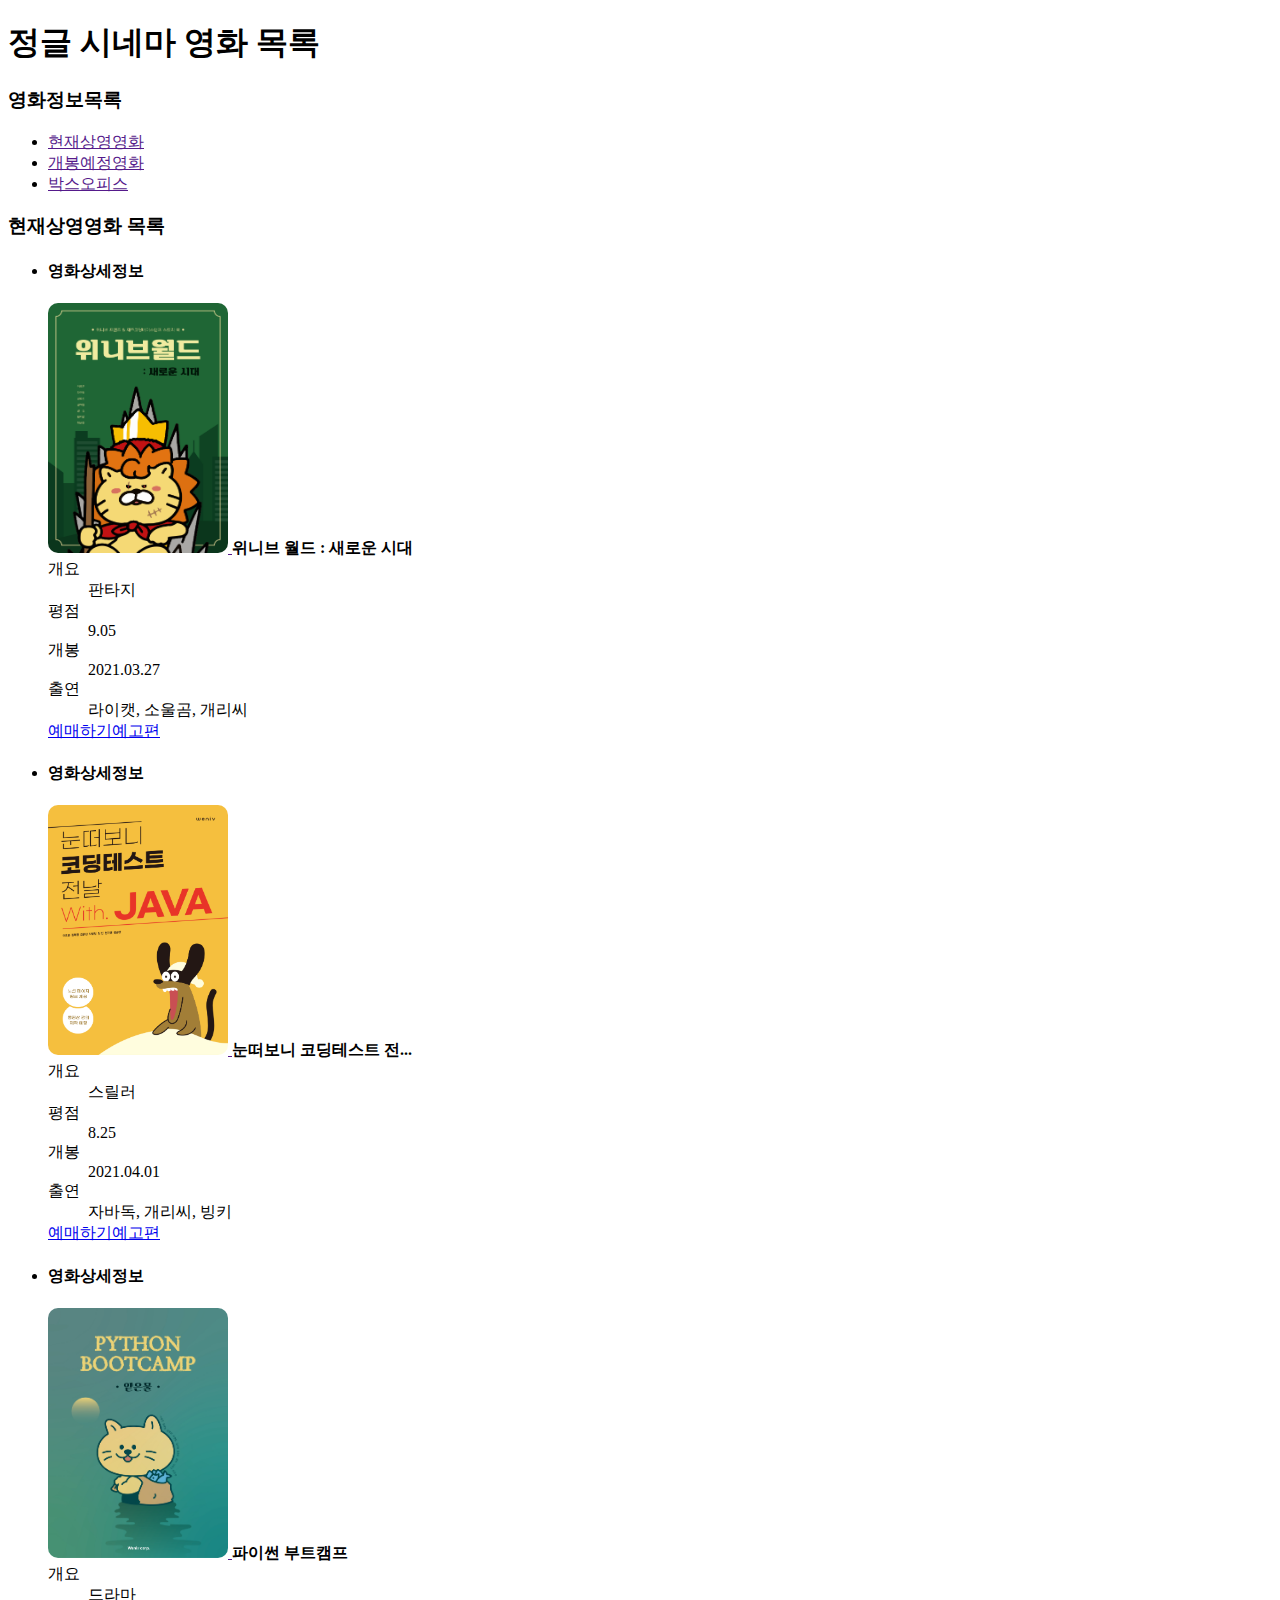
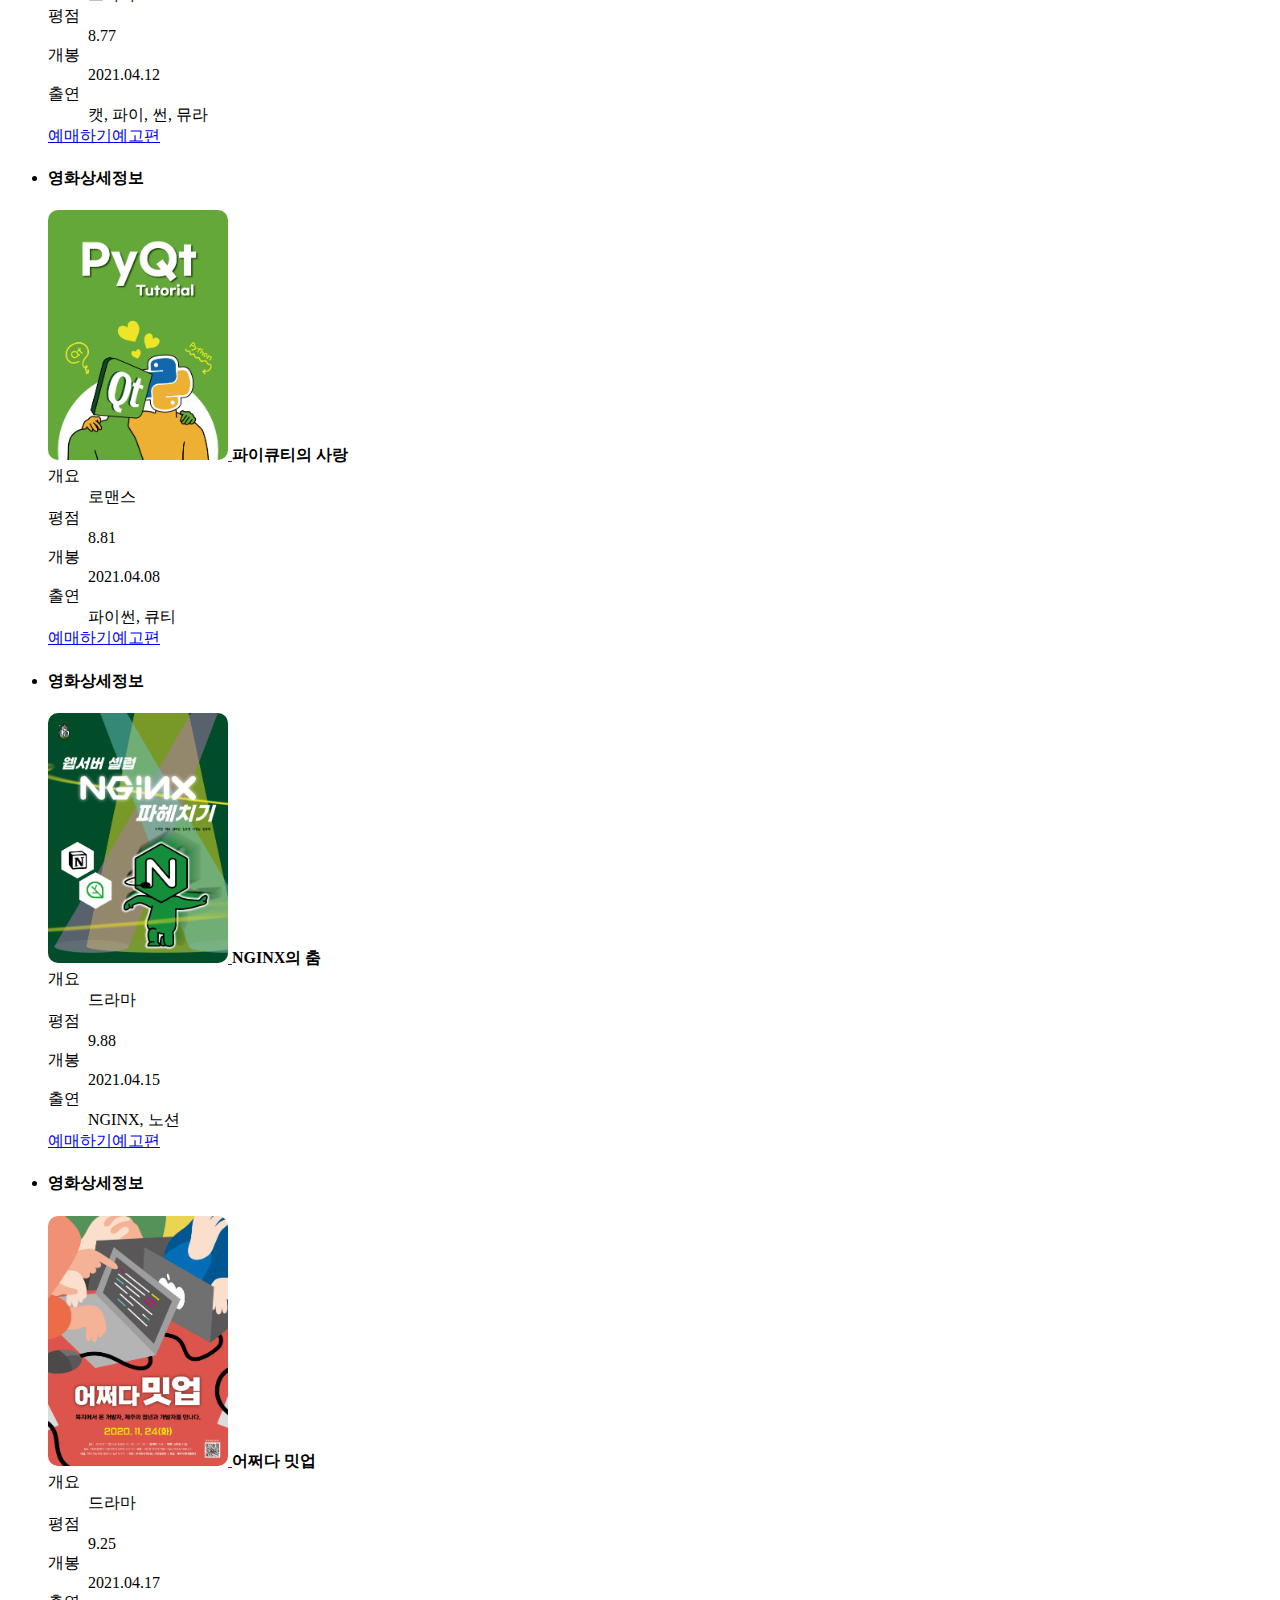
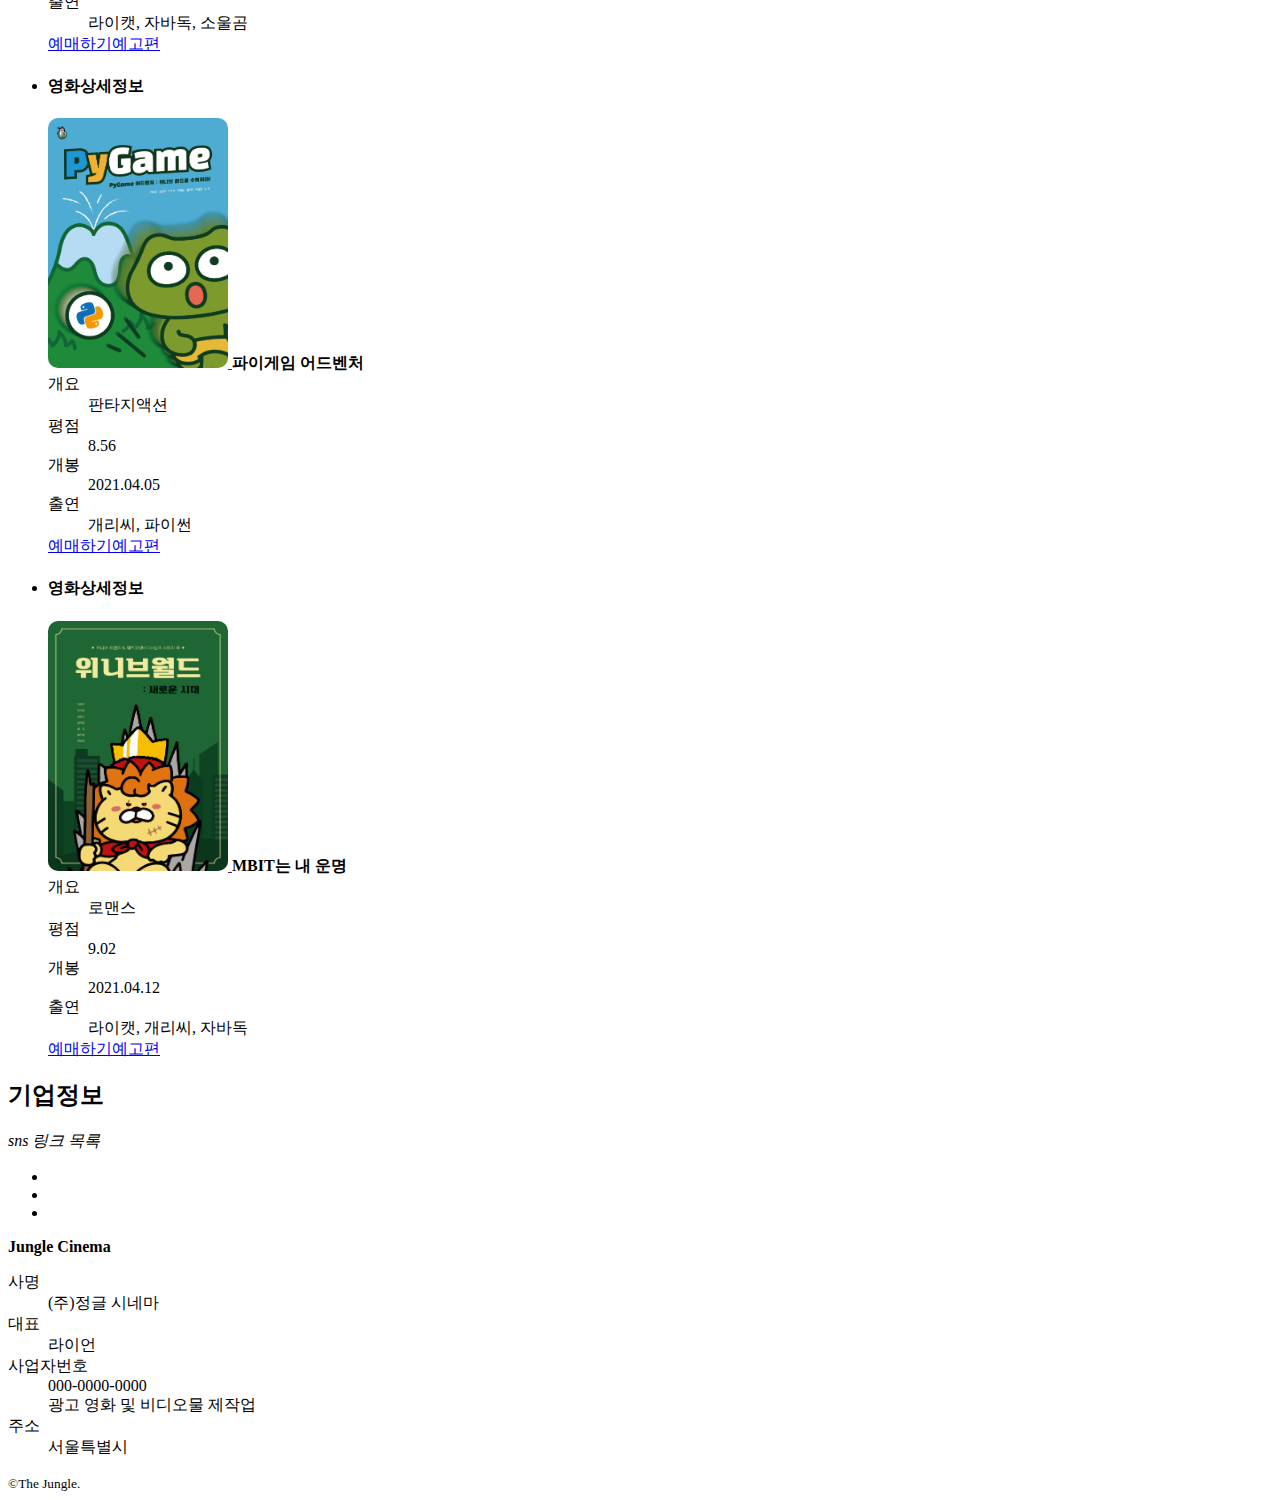
==== Movie/index.html @ 9c44a11f "폴더추가" ====
<!DOCTYPE html>
<html lang="ko">
  <head>
    <meta charset="UTF-8" />
    <meta http-equiv="X-UA-Compatible" content="IE=edge" />
    <meta name="viewport" content="width=device-width, initial-scale=1.0" />
    <title>정글시네마 영화목록</title>
    <link rel="stylesheet" href="./scss/style.css" />
  </head>
  <style>
    img {
      height: 250px;
      width: 180px;
      border-radius: 10px;
    }
  </style>
  <body>
    <section class="cont_movie">
      <h1 class="title">정글 시네마 영화 목록</h1>
      <!-- header -->
      <header>
        <nav class="movie_nav">
          <h3 class="ir">영화정보목록</h3>
          <ul>
            <li><a href="">현재상영영화</a></li>
            <li><a href="">개봉예정영화</a></li>
            <li><a href="">박스오피스</a></li>
          </ul>
        </nav>
      </header>
      <!-- header -->
      <section class="movie_list">
        <h3 class="ir">현재상영영화 목록</h3>
        <ul class="movie_wrapper">
          <li>
            <article class="mov_cnt">
              <h4 class="ir">영화상세정보</h4>
              <a href="">
                <img src="./Movie_Poster_img/포스터_위니브월드.png" alt="" />
              </a>
              <strong class="mov_title"> 위니브 월드 : 새로운 시대</strong>
              <dl>
                <div class="summary">
                  <dt>개요</dt>
                  <dd>판타지</dd>
                </div>
                <div class="grade">
                  <dt class="grade_tit">평점</dt>
                  <dd>9.05</dd>
                </div>
                <div class="release">
                  <dt>개봉</dt>
                  <dd>2021.03.27</dd>
                </div>
                <div class="appearance">
                  <dt>출연</dt>
                  <dd>라이캣, 소울곰, 개리씨</dd>
                </div>
              </dl>

              <a href="#none" class="link_reserv">예매하기</a
              ><a href="#none" class="link_teaser">예고편</a>
            </article>
          </li>
          <li>
            <article class="mov_cnt">
              <h4 class="ir">영화상세정보</h4>
              <a href="">
                <img src="./Movie_Poster_img/포스터_눈떠보니자바.png" alt="" />
              </a>
              <strong class="mov_title"> 눈떠보니 코딩테스트 전...</strong>
              <dl>
                <div class="summary">
                  <dt>개요</dt>
                  <dd>스릴러</dd>
                </div>
                <div class="grade">
                  <dt class="grade_tit">평점</dt>
                  <dd>8.25</dd>
                </div>
                <div class="release">
                  <dt>개봉</dt>
                  <dd>2021.04.01</dd>
                </div>
                <div class="appearance">
                  <dt>출연</dt>
                  <dd>자바독, 개리씨, 빙키</dd>
                </div>
              </dl>

              <a href="#none" class="link_reserv">예매하기</a
              ><a href="#none" class="link_teaser">예고편</a>
            </article>
          </li>
          <li>
            <article class="mov_cnt">
              <h4 class="ir">영화상세정보</h4>
              <a href="">
                <img src="./Movie_Poster_img/포스터_부트캠프.jpg " alt="" />
              </a>
              <strong class="mov_title"> 파이썬 부트캠프 </strong>
              <dl>
                <div class="summary">
                  <dt>개요</dt>
                  <dd>드라마</dd>
                </div>
                <div class="grade">
                  <dt class="grade_tit">평점</dt>
                  <dd>8.77</dd>
                </div>
                <div class="release">
                  <dt>개봉</dt>
                  <dd>2021.04.12</dd>
                </div>
                <div class="appearance">
                  <dt>출연</dt>
                  <dd>캣, 파이, 썬, 뮤라</dd>
                </div>
              </dl>

              <a href="#none" class="link_reserv">예매하기</a
              ><a href="#none" class="link_teaser">예고편</a>
            </article>
          </li>
          <li>
            <article class="mov_cnt">
              <h4 class="ir">영화상세정보</h4>
              <a href="">
                <img src="./Movie_Poster_img/포스터_파이큐티.png" alt="" />
              </a>
              <strong class="mov_title"> 파이큐티의 사랑</strong>
              <dl>
                <div class="summary">
                  <dt>개요</dt>
                  <dd>로맨스</dd>
                </div>
                <div class="grade">
                  <dt class="grade_tit">평점</dt>
                  <dd>8.81</dd>
                </div>
                <div class="release">
                  <dt>개봉</dt>
                  <dd>2021.04.08</dd>
                </div>
                <div class="appearance">
                  <dt>출연</dt>
                  <dd>파이썬, 큐티</dd>
                </div>
              </dl>

              <a href="#none" class="link_reserv">예매하기</a
              ><a href="#none" class="link_teaser">예고편</a>
            </article>
          </li>
          <li>
            <article class="mov_cnt">
              <h4 class="ir">영화상세정보</h4>
              <a href="">
                <img src="./Movie_Poster_img/포스터_앤진액스.png" alt="" />
              </a>
              <strong class="mov_title"> NGINX의 춤</strong>
              <dl>
                <div class="summary">
                  <dt>개요</dt>
                  <dd>드라마</dd>
                </div>
                <div class="grade">
                  <dt class="grade_tit">평점</dt>
                  <dd>9.88</dd>
                </div>
                <div class="release">
                  <dt>개봉</dt>
                  <dd>2021.04.15</dd>
                </div>
                <div class="appearance">
                  <dt>출연</dt>
                  <dd>NGINX, 노션</dd>
                </div>
              </dl>

              <a href="#none" class="link_reserv">예매하기</a
              ><a href="#none" class="link_teaser">예고편</a>
            </article>
          </li>
          <li>
            <article class="mov_cnt">
              <h4 class="ir">영화상세정보</h4>
              <a href="">
                <img src="./Movie_Poster_img/포스터_어쩌다밋업.png" alt="" />
              </a>
              <strong class="mov_title"> 어쩌다 밋업</strong>
              <dl>
                <div class="summary">
                  <dt>개요</dt>
                  <dd>드라마</dd>
                </div>
                <div class="grade">
                  <dt class="grade_tit">평점</dt>
                  <dd>9.25</dd>
                </div>
                <div class="release">
                  <dt>개봉</dt>
                  <dd>2021.04.17</dd>
                </div>
                <div class="appearance">
                  <dt>출연</dt>
                  <dd>라이캣, 자바독, 소울곰</dd>
                </div>
              </dl>

              <a href="#none" class="link_reserv">예매하기</a
              ><a href="#none" class="link_teaser">예고편</a>
            </article>
          </li>
          <li>
            <article class="mov_cnt">
              <h4 class="ir">영화상세정보</h4>
              <a href="">
                <img src="./Movie_Poster_img/포스터_파이게임.jpg" alt="" />
              </a>
              <strong class="mov_title"> 파이게임 어드벤처</strong>
              <dl>
                <div class="summary">
                  <dt>개요</dt>
                  <dd>판타지액션</dd>
                </div>
                <div class="grade">
                  <dt class="grade_tit">평점</dt>
                  <dd>8.56</dd>
                </div>
                <div class="release">
                  <dt>개봉</dt>
                  <dd>2021.04.05</dd>
                </div>
                <div class="appearance">
                  <dt>출연</dt>
                  <dd>개리씨, 파이썬</dd>
                </div>
              </dl>

              <a href="#none" class="link_reserv">예매하기</a
              ><a href="#none" class="link_teaser">예고편</a>
            </article>
          </li>
          <li>
            <article class="mov_cnt">
              <h4 class="ir">영화상세정보</h4>
              <a href="">
                <img src="./Movie_Poster_img/포스터_위니브월드.png" alt="" />
              </a>
              <strong class="mov_title"> MBIT는 내 운명 </strong>
              <dl>
                <div class="summary">
                  <dt>개요</dt>
                  <dd>로맨스</dd>
                </div>
                <div class="grade">
                  <dt class="grade_tit">평점</dt>
                  <dd>9.02</dd>
                </div>
                <div class="release">
                  <dt>개봉</dt>
                  <dd>2021.04.12</dd>
                </div>
                <div class="appearance">
                  <dt>출연</dt>
                  <dd>라이캣, 개리씨, 자바독</dd>
                </div>
              </dl>

              <a href="#none" class="link_reserv">예매하기</a
              ><a href="#none" class="link_teaser">예고편</a>
            </article>
          </li>
        </ul>
      </section>
    </section>

    <footer class="company">
      <section class="com_info">
        <h2 class="ir">기업정보</h2> 
        <em class="ir">sns 링크 목록</em>
        <ul class="list_sns">
          <li><a href="#none" class="link_facebook "></a></li>
          <li><a href="#none" class="link_insta "></a></li>
          <li><a href="#none" class="link_twitter "></a></li>
    
      
        </ul>
        <strong class="tit_company">Jungle Cinema</strong>
        <dl class="list_com_info">
          <dt class="ir">사명</dt>
          <dd class="com_txt">(주)정글 시네마</dd>
          <dt>대표</dt>
          <dd>라이언</dd>
          <dt>사업자번호</dt>
          <dd>000-0000-0000</dd>
          <dd>광고 영화 및 비디오물 제작업</dd>
          <dt>주소</dt>
          <dd>서울특별시</dd>
        </dl>
       
        <small class="txt_copy"> &copy;The Jungle.</small>
      </section>
    </footer>
  </body>
</html>
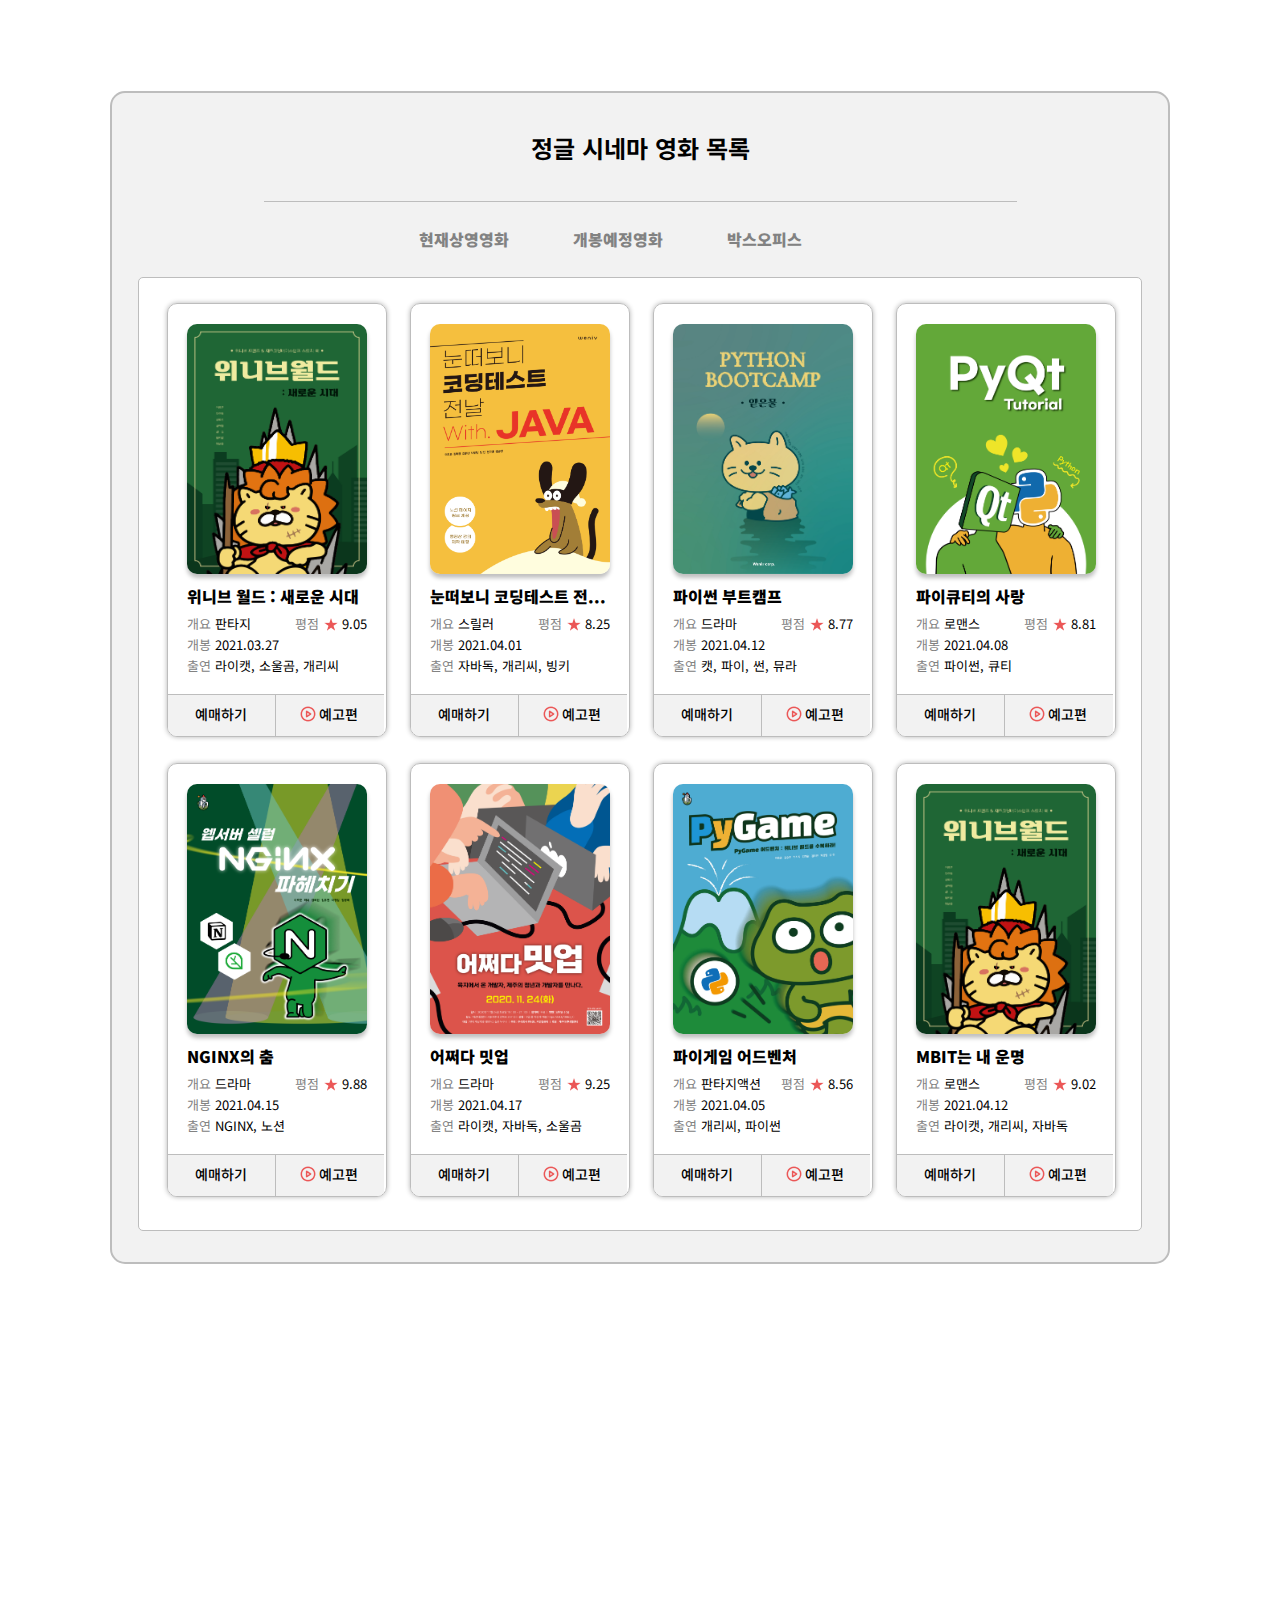
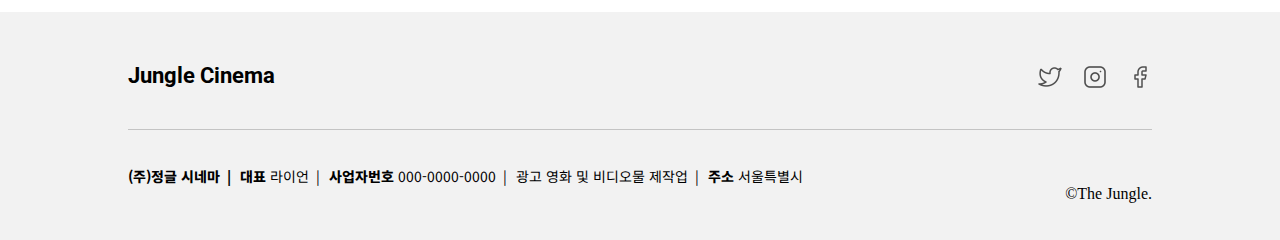
==== commit 74991656: "경로수정" ====
--- a/Movie/index.html
+++ b/Movie/index.html
@@ -5,7 +5,7 @@
     <meta http-equiv="X-UA-Compatible" content="IE=edge" />
     <meta name="viewport" content="width=device-width, initial-scale=1.0" />
     <title>정글시네마 영화목록</title>
-    <link rel="stylesheet" href="./scss/style.css" />
+    <link rel="stylesheet" href="./SCSS/style.css" />
   </head>
   <style>
     img {
--- a/Movie/SCSS/style.css
+++ b/Movie/SCSS/style.css
@@ -0,0 +1,52 @@
+@import url("./reset.css");
+@import url("./movie.css");
+.mov_cnt dt,
+.mov_cnt dd {
+  font-family: "Noto Sans KR";
+  font-weight: 400;
+  font-size: 13px;
+  display: inline;
+}
+
+.mov_cnt dt {
+  color: #828282;
+}
+
+.mov_cnt dd {
+  color: #000000;
+}
+
+.link_reserv,
+.link_teaser {
+  font-weight: 500;
+  font-size: 14px;
+  line-height: 20px;
+  font-family: "Noto Sans KR";
+  color: #000000;
+  display: inline-block;
+  background: #f2f2f2;
+  width: 60%;
+  padding: 9px 0 12px 0;
+  border-top: 1px solid #bdbdbd;
+}
+
+.link_reserv {
+  margin-left: -20px;
+  border-right: 1px solid #bdbdbd;
+  text-align: center;
+}
+
+.link_teaser {
+  margin-right: -20px;
+}
+
+.link_teaser::before {
+  content: "";
+  background: url("../play_btn.png") no-repeat 0px 0px;
+  width: 16px;
+  height: 16px;
+  display: inline-block;
+  vertical-align: bottom;
+  margin: 0px 3px 2px 24px;
+}
+/*# sourceMappingURL=style.css.map */